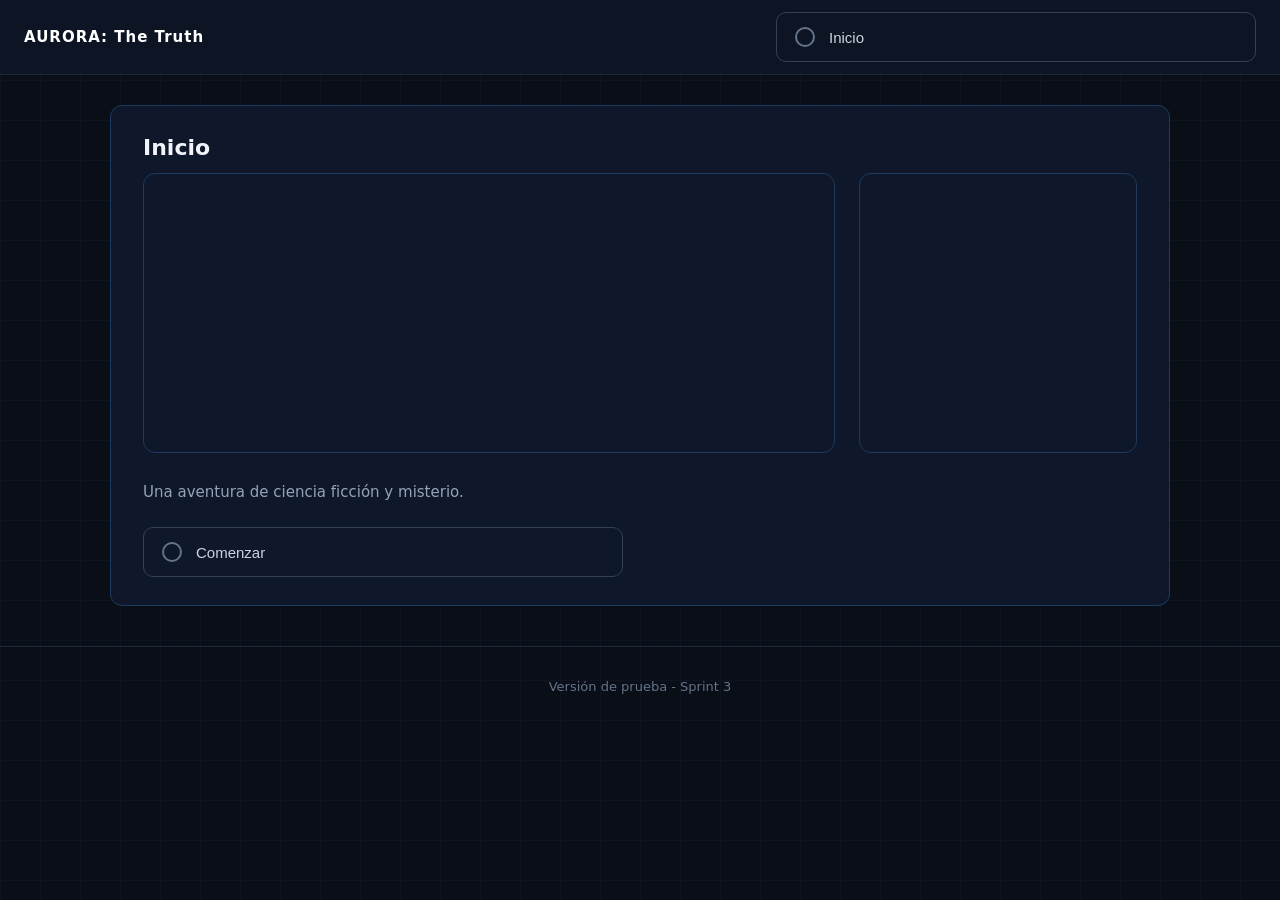
==== index.html @ 10e64cad "Iteracion 1 Sprint3 - Mejoras en CSS, aclaración de reparto, aclaración de pruebas, mejoras en anima" ====
<!DOCTYPE html>
<html lang="es">
<head>
  <meta charset="UTF-8">
  <meta name="viewport" content="width=device-width, initial-scale=1.0">
  <title>AURORA: The Truth</title>
  <link rel="stylesheet" href="css/style.css">
</head>
<body>
  <header>
    <h1>AURORA: The Truth</h1>
    <button id="boton-inicio">Inicio</button>
  </header>

  <main id="pantalla"></main>

  <footer>
    <p>Versión de prueba - Sprint 3</p>
  </footer>

  <script type="module" src="./js/app.js"></script>
</body>
</html>
---- css/style.css ----
/* ===== RESET Y BASE ===== */
* {
  box-sizing: border-box;
  margin: 0;
  padding: 0;
}

body {
  font-family: "Segoe UI", system-ui, -apple-system, sans-serif;
  background-color: #0a0e17;
  background-image: 
    linear-gradient(rgba(20, 30, 50, 0.4) 1px, transparent 1px),
    linear-gradient(90deg, rgba(20, 30, 50, 0.4) 1px, transparent 1px);
  background-size: 40px 40px;
  color: #e8f0ff;
  min-height: 100vh;
  line-height: 1.5;
}

/* ===== HEADER / NAV ===== */
header {
  background: #0d1525;
  border-bottom: 1px solid #1a2a40;
  padding: 12px 24px;
  display: flex;
  justify-content: space-between;
  align-items: center;
}

header h1,
.logo {
  font-size: 15px;
  font-weight: 600;
  letter-spacing: 1px;
  color: #ffffff;
}

header h1 span,
.logo span {
  color: #7dd3fc;
  font-weight: 400;
}

nav {
  display: flex;
  gap: 20px;
}

nav a,
nav button {
  background: none;
  border: none;
  color: #94a3b8;
  font-size: 13px;
  cursor: pointer;
  text-transform: uppercase;
  letter-spacing: 0.5px;
  transition: color 0.2s;
}

nav a:hover,
nav button:hover {
  color: #e2e8f0;
}

/* ===== CONTENEDOR PRINCIPAL ===== */
main {
  max-width: 1100px;
  margin: 30px auto;
  padding: 0 20px;
}

/* ===== LAYOUT DE ESCENA ===== */
.imagenes {
  display: flex;
  gap: 24px;
  margin-bottom: 28px;
  align-items: stretch;
}

.personaje {
  width: 28%;
  min-height: 280px;
  background: #0f172a;
  border: 1px solid #1e3a5f;
  border-radius: 12px;
  display: flex;
  align-items: center;
  justify-content: center;
  position: relative;
  overflow: hidden;
}

.escenario {
  flex: 1;
  min-height: 280px;
  background: #0f172a;
  border: 1px solid #1e3a5f;
  border-radius: 12px;
  display: flex;
  align-items: center;
  justify-content: center;
  position: relative;
}

/* ===== PANEL DE DECISIÓN ===== */
.decision,
section {
  background: #0f172a;
  border: 1px solid #1e3a5f;
  border-radius: 12px;
  padding: 28px 32px;
  margin-top: 8px;
}

.decision .etiqueta,
section .etiqueta {
  font-size: 11px;
  text-transform: uppercase;
  letter-spacing: 1.5px;
  color: #7dd3fc;
  margin-bottom: 12px;
  font-weight: 600;
}

.decision h2,
section h2 {
  font-size: 22px;
  font-weight: 600;
  color: #f1f5f9;
  margin-bottom: 10px;
  line-height: 1.3;
}

.decision p,
section p {
  color: #94a3b8;
  font-size: 15px;
  margin-bottom: 24px;
  max-width: 520px;
}

/* ===== BOTONES DE OPCIÓN ===== */
.opciones {
  display: flex;
  flex-direction: column;
  gap: 12px;
}

button,
.opcion {
  display: flex;
  align-items: center;
  gap: 14px;
  width: 100%;
  max-width: 480px;
  padding: 14px 18px;
  background: transparent;
  border: 1px solid #334155;
  border-radius: 10px;
  color: #cbd5e1;
  font-size: 15px;
  text-align: left;
  cursor: pointer;
  transition: all 0.2s ease;
  position: relative;
}

/* círculo indicador */
button::before,
.opcion::before {
  content: "";
  width: 16px;
  height: 16px;
  border-radius: 50%;
  border: 2px solid #64748b;
  flex-shrink: 0;
  transition: all 0.2s;
}

/* estado hover */
button:hover,
.opcion:hover {
  border-color: #38bdf8;
  background: rgba(56, 189, 248, 0.06);
  color: #f1f5f9;
}

button:hover::before,
.opcion:hover::before {
  border-color: #38bdf8;
}

/* estado seleccionado / activo */
button.selected,
.opcion.selected,
button:focus,
.opcion:focus {
  border-color: #a78bfa;
  background: rgba(167, 139, 250, 0.12);
  color: #f1f5f9;
  outline: none;
}

button.selected::before,
.opcion.selected::before,
button:focus::before,
.opcion:focus::before {
  border-color: #a78bfa;
  background: #a78bfa;
  box-shadow: 0 0 0 3px rgba(167, 139, 250, 0.25);
}

/* botón primario (Comenzar, Volver al inicio, etc.) */
button.primario {
  background: #22d3ee;
  border: none;
  color: #0f172a;
  font-weight: 600;
  justify-content: center;
  max-width: 220px;
  border-radius: 10px;
  padding: 13px 28px;
}

button.primario::before {
  display: none;
}

button.primario:hover {
  background: #67e8f9;
  box-shadow: 0 0 20px rgba(34, 211, 238, 0.35);
}

/* botón secundario / outline */
button.secundario {
  background: transparent;
  border: 1px solid #475569;
  color: #e2e8f0;
  justify-content: center;
  max-width: 180px;
}

button.secundario::before {
  display: none;
}

button.secundario:hover {
  border-color: #94a3b8;
  background: rgba(148, 163, 184, 0.08);
}

/* ===== FINALES ===== */
.final .etiqueta {
  color: #f87171;
}

.final h2 {
  font-size: 24px;
}

/* ===== FOOTER ===== */
footer {
  text-align: center;
  padding: 30px 20px;
  color: #64748b;
  font-size: 13px;
  border-top: 1px solid #1e293b;
  margin-top: 40px;
}

/* ===== ANIMACIÓN DE ENTRADA ===== */
section,
.decision {
  animation: aparecer 0.35s ease-out;
}

@keyframes aparecer {
  from {
    opacity: 0;
    transform: translateY(8px);
  }
  to {
    opacity: 1;
    transform: translateY(0);
  }
}

/* ===== RESPONSIVE ===== */
@media (max-width: 768px) {
  .imagenes {
    flex-direction: column;
  }

  .personaje,
  .escenario {
    width: 100%;
    min-height: 200px;
  }

  .decision,
  section {
    padding: 22px 18px;
  }

  button,
  .opcion {
    max-width: 100%;
  }
}

@media (max-width: 480px) {
  header {
    padding: 10px 16px;
  }

  .personaje,
  .escenario {
    min-height: 160px;
  }
}
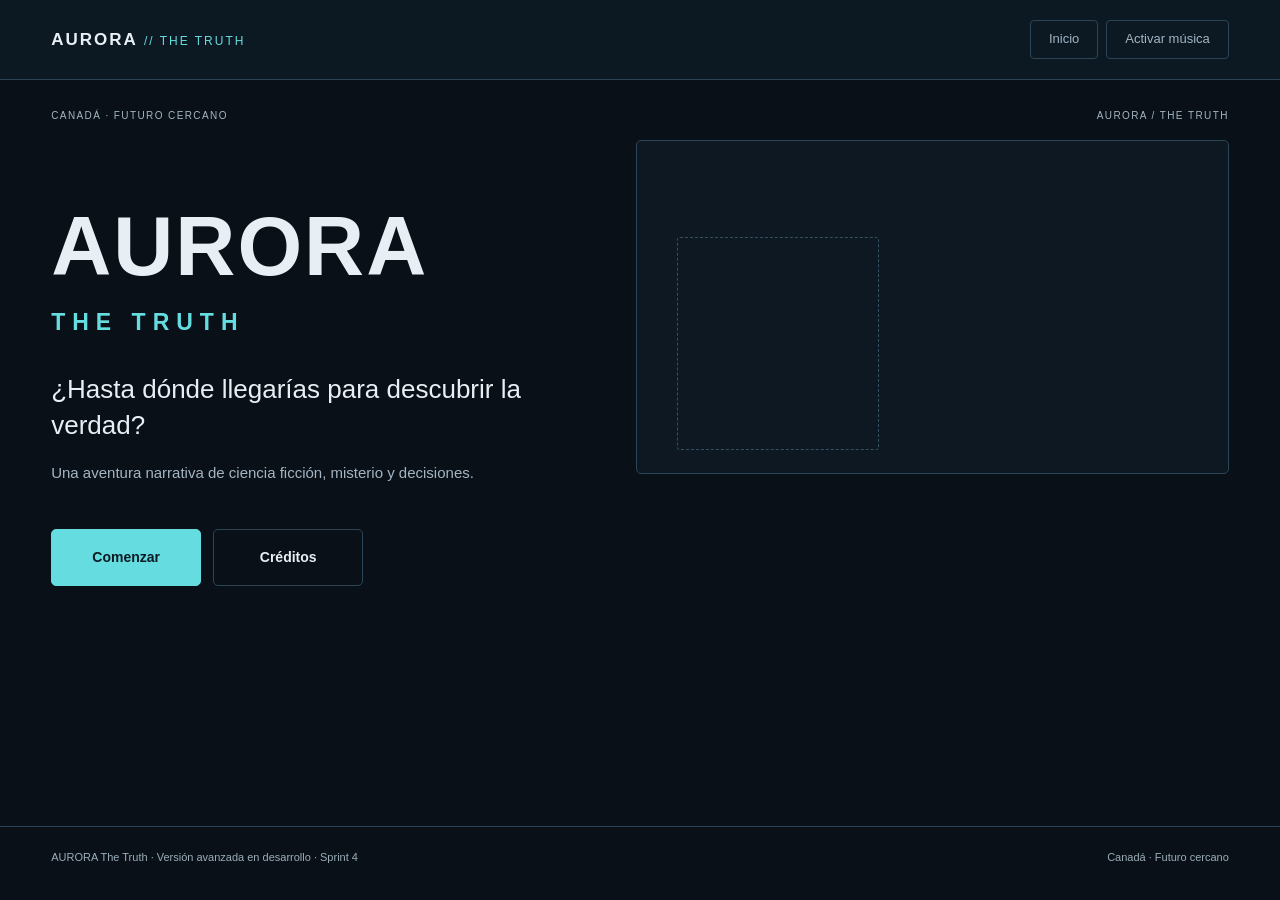
==== commit c36b3eac: "Sprint4 - Se completaron todos los nodos de desición y ya estan disponibles, mejoras en CSS, se suma" ====
--- a/index.html
+++ b/index.html
@@ -3,20 +3,29 @@
 <head>
   <meta charset="UTF-8">
   <meta name="viewport" content="width=device-width, initial-scale=1.0">
+  <meta name="theme-color" content="#0a1017">
   <title>AURORA: The Truth</title>
   <link rel="stylesheet" href="css/style.css">
 </head>
 <body>
-  <header>
-    <h1>AURORA: The Truth</h1>
-    <button id="boton-inicio">Inicio</button>
+  <header class="cabecera">
+    <h1>AURORA <span>// THE TRUTH</span></h1>
+    <nav aria-label="Menú del juego">
+      <button type="button" class="boton-menu" id="boton-inicio">Inicio</button>
+      <button type="button" class="boton-menu" id="boton-sonido" aria-pressed="false">Activar música</button>
+    </nav>
   </header>
 
   <main id="pantalla"></main>
 
   <footer>
-    <p>Versión de prueba - Sprint 3</p>
+    <p>AURORA The Truth · Versión avanzada en desarrollo · Sprint 4</p>
+    <p>Canadá · Futuro cercano</p>
   </footer>
+
+  <audio id="musica-fondo" loop preload="none">
+    <source src="./assets/sonido/The Lab - Sci-Fi Horror Ambient Music - Copyright and Royalty Free.mp3.mpeg" type="audio/mpeg">
+  </audio>
 
   <script type="module" src="./js/app.js"></script>
 </body>
--- a/css/style.css
+++ b/css/style.css
@@ -1,321 +1,444 @@
-/* ===== RESET Y BASE ===== */
+/* Base y colores de la interfaz. Los escenarios quedan reservados para imágenes. */
+:root {
+  --fondo: #0a1017;
+  --panel: #101c27;
+  --borde: #2c4556;
+  --texto: #e8eff4;
+  --secundario: #a3b5c3;
+  --acento: #65dce0;
+}
+
 * {
   box-sizing: border-box;
+}
+
+body {
   margin: 0;
-  padding: 0;
-}
-
-body {
-  font-family: "Segoe UI", system-ui, -apple-system, sans-serif;
-  background-color: #0a0e17;
-  background-image: 
-    linear-gradient(rgba(20, 30, 50, 0.4) 1px, transparent 1px),
-    linear-gradient(90deg, rgba(20, 30, 50, 0.4) 1px, transparent 1px);
-  background-size: 40px 40px;
-  color: #e8f0ff;
-  min-height: 100vh;
-  line-height: 1.5;
-}
-
-/* ===== HEADER / NAV ===== */
-header {
-  background: #0d1525;
-  border-bottom: 1px solid #1a2a40;
-  padding: 12px 24px;
+  color: var(--texto);
+  background-color: var(--fondo);
+  font-family: "Segoe UI", Arial, sans-serif;
+  line-height: 1.6;
+}
+
+button {
+  font: inherit;
+  cursor: pointer;
+}
+
+h1, h2, h3, p {
+  margin: 0;
+}
+
+.cabecera {
   display: flex;
   justify-content: space-between;
   align-items: center;
-}
-
-header h1,
-.logo {
+  gap: 20px;
+  padding: 20px 4%;
+  background-color: #0c1923;
+  border-bottom: 1px solid var(--borde);
+}
+
+.cabecera h1 {
+  font-size: 17px;
+  letter-spacing: 2px;
+}
+
+.cabecera h1 span {
+  color: var(--acento);
+  font-size: 12px;
+  font-weight: 400;
+}
+
+.boton-menu {
+  padding: 8px 18px;
+  border: 1px solid var(--borde);
+  border-radius: 4px;
+  background-color: transparent;
+  color: var(--secundario);
+  font-size: 13px;
+}
+
+main {
+  max-width: 1440px;
+  margin: 28px auto;
+  padding: 0 4%;
+  min-height: calc(100vh - 210px);
+}
+
+.tema-violeta {
+  --acento: #bd8afa;
+}
+
+.tema-azul {
+  --acento: #91aaff;
+}
+
+.tema-rojo {
+  --acento: #e18f9b;
+}
+
+.encabezado-escena {
+  display: flex;
+  justify-content: space-between;
+  gap: 16px;
+  margin-bottom: 16px;
+  color: var(--secundario);
+  font-size: 10px;
+  letter-spacing: 1.4px;
+  text-transform: uppercase;
+}
+
+.contenido-escena {
+  display: grid;
+  grid-template-columns: 1.2fr 1fr;
+  gap: 20px;
+  align-items: stretch;
+}
+
+/* El escenario mantiene 16:9 y muestra las imágenes completas. */
+.imagenes {
+  position: relative;
+  min-width: 0;
+  min-height: 0;
+  aspect-ratio: 16 / 9;
+  align-self: start;
+}
+
+.escenario {
+  position: absolute;
+  inset: 0;
+  background-color: #0d1822;
+  border: 1px solid var(--borde);
+  border-radius: 5px;
+  overflow: hidden;
+}
+
+.personaje {
+  position: absolute;
+  left: 7%;
+  bottom: 7%;
+  width: 34%;
+  height: 64%;
+  border: 1px dashed #345061;
+  border-radius: 3px;
+  overflow: hidden;
+}
+
+.escenario img,
+.personaje img,
+.personaje video {
+  display: block;
+  width: 100%;
+  height: 100%;
+  object-fit: contain;
+}
+
+.escenario img {
+  object-fit: contain;
+}
+
+.decision {
+  display: flex;
+  flex-direction: column;
+  min-width: 0;
+  padding: 34px;
+  background-color: var(--panel);
+  border: 1px solid var(--borde);
+  border-radius: 5px;
+}
+
+.etiqueta {
+  margin-bottom: 20px;
+  color: var(--acento);
+  font-size: 11px;
+  font-weight: 600;
+  letter-spacing: 2px;
+}
+
+.decision h2 {
+  margin-bottom: 22px;
+  font-size: 29px;
+  font-weight: 600;
+  line-height: 1.25;
+  overflow-wrap: anywhere;
+}
+
+#titulo-escena:focus {
+  outline: none;
+}
+
+#texto p {
+  margin-bottom: 18px;
+  color: var(--secundario);
   font-size: 15px;
-  font-weight: 600;
-  letter-spacing: 1px;
-  color: #ffffff;
-}
-
-header h1 span,
-.logo span {
-  color: #7dd3fc;
-  font-weight: 400;
-}
-
-nav {
-  display: flex;
-  gap: 20px;
-}
-
-nav a,
-nav button {
-  background: none;
-  border: none;
-  color: #94a3b8;
+}
+
+#consecuencia:empty {
+  display: none;
+}
+
+#consecuencia p {
+  margin-bottom: 20px;
+  padding-left: 13px;
+  border-left: 2px solid var(--acento);
+  color: var(--acento);
   font-size: 13px;
-  cursor: pointer;
-  text-transform: uppercase;
-  letter-spacing: 0.5px;
-  transition: color 0.2s;
-}
-
-nav a:hover,
-nav button:hover {
-  color: #e2e8f0;
-}
-
-/* ===== CONTENEDOR PRINCIPAL ===== */
-main {
-  max-width: 1100px;
-  margin: 30px auto;
-  padding: 0 20px;
-}
-
-/* ===== LAYOUT DE ESCENA ===== */
-.imagenes {
-  display: flex;
-  gap: 24px;
-  margin-bottom: 28px;
-  align-items: stretch;
-}
-
-.personaje {
-  width: 28%;
-  min-height: 280px;
-  background: #0f172a;
-  border: 1px solid #1e3a5f;
-  border-radius: 12px;
-  display: flex;
-  align-items: center;
-  justify-content: center;
-  position: relative;
-  overflow: hidden;
-}
-
-.escenario {
-  flex: 1;
-  min-height: 280px;
-  background: #0f172a;
-  border: 1px solid #1e3a5f;
-  border-radius: 12px;
-  display: flex;
-  align-items: center;
-  justify-content: center;
-  position: relative;
-}
-
-/* ===== PANEL DE DECISIÓN ===== */
-.decision,
-section {
-  background: #0f172a;
-  border: 1px solid #1e3a5f;
-  border-radius: 12px;
-  padding: 28px 32px;
-  margin-top: 8px;
-}
-
-.decision .etiqueta,
-section .etiqueta {
-  font-size: 11px;
-  text-transform: uppercase;
-  letter-spacing: 1.5px;
-  color: #7dd3fc;
-  margin-bottom: 12px;
-  font-weight: 600;
-}
-
-.decision h2,
-section h2 {
-  font-size: 22px;
-  font-weight: 600;
-  color: #f1f5f9;
-  margin-bottom: 10px;
-  line-height: 1.3;
-}
-
-.decision p,
-section p {
-  color: #94a3b8;
-  font-size: 15px;
-  margin-bottom: 24px;
-  max-width: 520px;
-}
-
-/* ===== BOTONES DE OPCIÓN ===== */
+}
+
 .opciones {
   display: flex;
   flex-direction: column;
   gap: 12px;
-}
-
-button,
-.opcion {
-  display: flex;
-  align-items: center;
-  gap: 14px;
+  margin-top: auto;
+  padding-top: 14px;
+}
+
+.opciones h3 {
+  margin-bottom: 8px;
+  font-size: 19px;
+  line-height: 1.4;
+}
+
+.opcion, .primario {
   width: 100%;
-  max-width: 480px;
-  padding: 14px 18px;
-  background: transparent;
-  border: 1px solid #334155;
-  border-radius: 10px;
-  color: #cbd5e1;
-  font-size: 15px;
+  padding: 17px 18px;
+  border: 1px solid var(--borde);
+  border-radius: 5px;
+  color: var(--texto);
+  background-color: #12232f;
   text-align: left;
-  cursor: pointer;
-  transition: all 0.2s ease;
-  position: relative;
-}
-
-/* círculo indicador */
-button::before,
+  font-size: 14px;
+  line-height: 1.5;
+  transition: background-color 0.2s, border-color 0.2s;
+}
+
 .opcion::before {
   content: "";
-  width: 16px;
-  height: 16px;
+  display: inline-block;
+  width: 12px;
+  height: 12px;
+  margin-right: 12px;
+  border: 1px solid var(--acento);
   border-radius: 50%;
-  border: 2px solid #64748b;
-  flex-shrink: 0;
-  transition: all 0.2s;
-}
-
-/* estado hover */
-button:hover,
+  vertical-align: middle;
+}
+
 .opcion:hover {
-  border-color: #38bdf8;
-  background: rgba(56, 189, 248, 0.06);
-  color: #f1f5f9;
-}
-
-button:hover::before,
+  border-color: var(--acento);
+  background-color: #1c3442;
+}
+
 .opcion:hover::before {
-  border-color: #38bdf8;
-}
-
-/* estado seleccionado / activo */
-button.selected,
-.opcion.selected,
-button:focus,
-.opcion:focus {
-  border-color: #a78bfa;
-  background: rgba(167, 139, 250, 0.12);
-  color: #f1f5f9;
-  outline: none;
-}
-
-button.selected::before,
-.opcion.selected::before,
-button:focus::before,
-.opcion:focus::before {
-  border-color: #a78bfa;
-  background: #a78bfa;
-  box-shadow: 0 0 0 3px rgba(167, 139, 250, 0.25);
-}
-
-/* botón primario (Comenzar, Volver al inicio, etc.) */
-button.primario {
-  background: #22d3ee;
+  background-color: var(--acento);
+}
+
+.primario {
+  background-color: var(--acento);
+  border-color: var(--acento);
+  color: #0c1a23;
+  font-weight: 600;
+  text-align: center;
+}
+
+.primario:hover {
+  background-color: var(--texto);
+}
+
+.boton-menu:hover {
+  color: var(--texto);
+  border-color: var(--acento);
+}
+
+button:focus-visible {
+  outline: 2px solid var(--acento);
+  outline-offset: 4px;
+}
+
+button:active {
+  transform: translateY(1px);
+}
+
+/* Inicio: título a la izquierda y espacio para la ilustración a la derecha. */
+.vista-inicio .contenido-escena {
+  grid-template-columns: 1fr 1.1fr;
+  gap: 45px;
+}
+
+.vista-inicio .decision {
+  order: -1;
+  padding: 55px 0;
   border: none;
-  color: #0f172a;
+  background-color: transparent;
+}
+
+.vista-inicio h2 {
+  order: 1;
+  margin-bottom: 5px;
+  font-size: clamp(46px, 6.5vw, 86px);
   font-weight: 600;
-  justify-content: center;
-  max-width: 220px;
-  border-radius: 10px;
-  padding: 13px 28px;
-}
-
-button.primario::before {
+  letter-spacing: 2px;
+}
+
+.vista-inicio .etiqueta {
+  order: 2;
+  margin-bottom: 30px;
+  font-size: 23px;
+  letter-spacing: 7px;
+}
+
+.vista-inicio #texto {
+  order: 3;
+}
+
+.vista-inicio #texto p:first-child {
+  color: var(--texto);
+  font-size: 26px;
+  line-height: 1.4;
+}
+
+.vista-inicio .opciones {
+  order: 4;
+  flex-direction: row;
+  flex-wrap: wrap;
+  margin-top: 12px;
+}
+
+.vista-inicio .primario {
+  width: auto;
+  min-width: 150px;
+}
+
+#creditos, #reiniciar {
+  color: var(--texto);
+  background-color: transparent;
+  border-color: var(--borde);
+}
+
+#creditos:hover, #reiniciar:hover {
+  border-color: var(--acento);
+  background-color: #20303e;
+}
+
+.vista-creditos .contenido-escena {
+  display: block;
+  max-width: 650px;
+  margin: auto;
+}
+
+.vista-creditos .imagenes {
   display: none;
 }
 
-button.primario:hover {
-  background: #67e8f9;
-  box-shadow: 0 0 20px rgba(34, 211, 238, 0.35);
-}
-
-/* botón secundario / outline */
-button.secundario {
-  background: transparent;
-  border: 1px solid #475569;
-  color: #e2e8f0;
-  justify-content: center;
-  max-width: 180px;
-}
-
-button.secundario::before {
-  display: none;
-}
-
-button.secundario:hover {
-  border-color: #94a3b8;
-  background: rgba(148, 163, 184, 0.08);
-}
-
-/* ===== FINALES ===== */
-.final .etiqueta {
-  color: #f87171;
-}
-
-.final h2 {
-  font-size: 24px;
-}
-
-/* ===== FOOTER ===== */
 footer {
-  text-align: center;
-  padding: 30px 20px;
-  color: #64748b;
-  font-size: 13px;
-  border-top: 1px solid #1e293b;
-  margin-top: 40px;
-}
-
-/* ===== ANIMACIÓN DE ENTRADA ===== */
-section,
-.decision {
-  animation: aparecer 0.35s ease-out;
+  display: flex;
+  justify-content: space-between;
+  gap: 15px;
+  padding: 22px 4%;
+  color: #9aaeba;
+  border-top: 1px solid var(--borde);
+  font-size: 11px;
+}
+
+/* Los dos efectos de interfaz se conservan: hover/foco y aparición de pantalla. */
+.vista {
+  animation: aparecer 0.3s ease-out;
 }
 
 @keyframes aparecer {
-  from {
-    opacity: 0;
-    transform: translateY(8px);
-  }
-  to {
-    opacity: 1;
-    transform: translateY(0);
-  }
-}
-
-/* ===== RESPONSIVE ===== */
-@media (max-width: 768px) {
-  .imagenes {
+  from { opacity: 0; }
+  to { opacity: 1; }
+}
+
+@media (max-width: 900px) {
+  .contenido-escena, .vista-inicio .contenido-escena {
+    grid-template-columns: 1fr;
+    gap: 18px;
+  }
+
+  .decision {
+    padding: 26px;
+  }
+
+  .vista-inicio .decision {
+    padding: 25px 0;
+  }
+
+  .vista-inicio h2 {
+    font-size: 68px;
+  }
+}
+
+@media (max-width: 480px) {
+  .cabecera {
+    padding: 16px;
+    gap: 10px;
+  }
+
+  .cabecera h1 {
+    font-size: 13px;
+    letter-spacing: 1px;
+  }
+
+  .cabecera h1 span {
+    display: block;
+    margin-top: 3px;
+    font-size: 9px;
+  }
+
+  .encabezado-escena p:last-child {
+    display: none;
+  }
+
+  .decision {
+    padding: 24px 20px;
+  }
+
+  .decision h2 {
+    font-size: 25px;
+  }
+
+  .vista-inicio h2 {
+    font-size: clamp(43px, 14vw, 62px);
+  }
+
+  .vista-inicio .etiqueta {
+    font-size: 18px;
+  }
+
+  .vista-inicio #texto p:first-child {
+    font-size: 23px;
+  }
+
+  .vista-inicio .primario {
+    flex: 1;
+    min-width: 120px;
+  }
+
+  footer {
     flex-direction: column;
   }
-
-  .personaje,
-  .escenario {
-    width: 100%;
-    min-height: 200px;
-  }
-
-  .decision,
-  section {
-    padding: 22px 18px;
-  }
-
-  button,
-  .opcion {
-    max-width: 100%;
-  }
+}
+
+@media (prefers-reduced-motion: reduce) {
+  .vista {
+    animation: none;
+  }
+
+  button {
+    transition: none;
+  }
+}
+
+/* Controles permanentes de inicio y música de fondo. */
+.cabecera nav {
+  display: flex;
+  gap: 8px;
 }
 
 @media (max-width: 480px) {
-  header {
-    padding: 10px 16px;
-  }
-
-  .personaje,
-  .escenario {
-    min-height: 160px;
-  }
-}+  .boton-menu {
+    padding: 8px 10px;
+    font-size: 11px;
+  }
+}
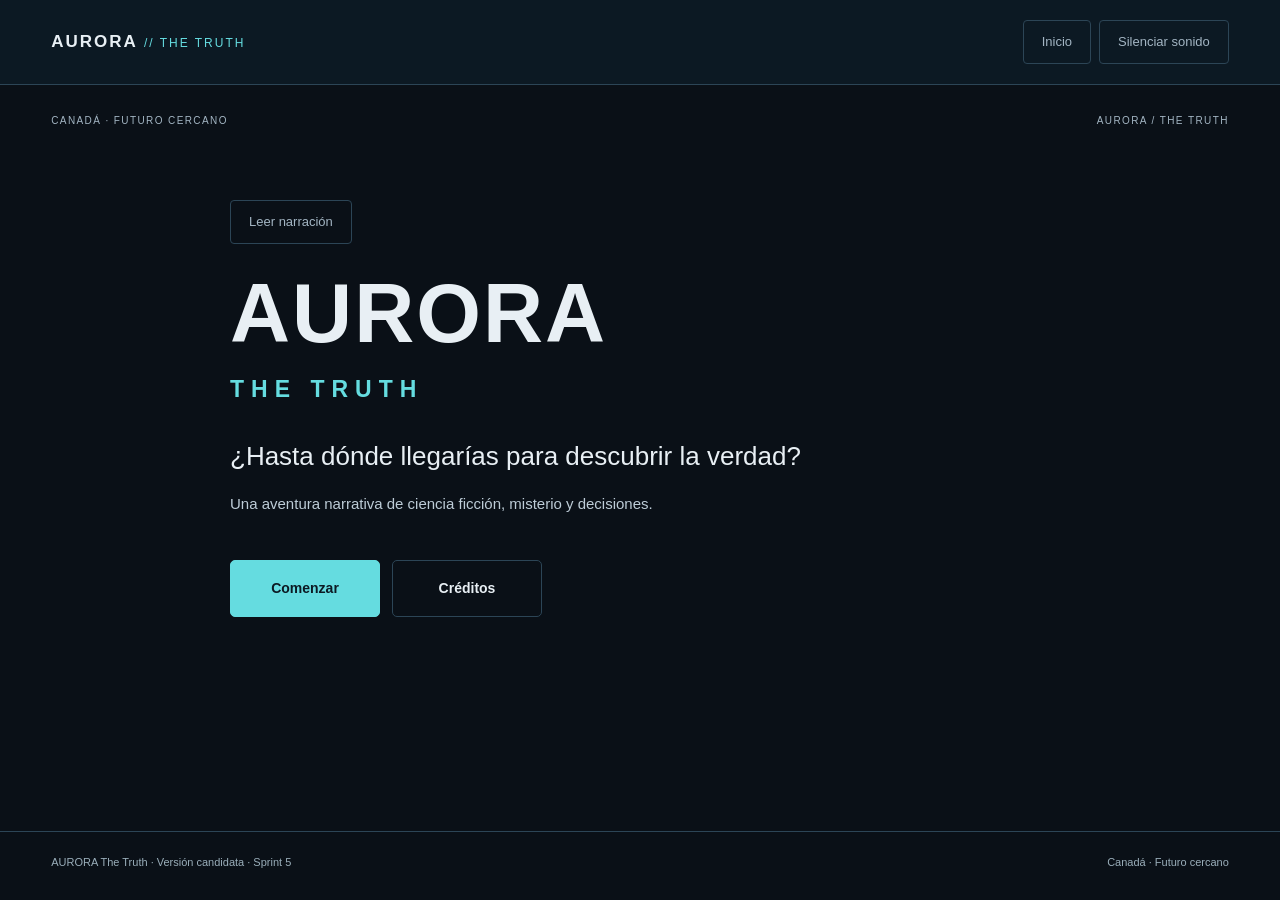
==== commit aff44144: "Sprint 5 - 1ra versión jugable (prueba pages)" ====
--- a/index.html
+++ b/index.html
@@ -12,21 +12,18 @@
     <h1>AURORA <span>// THE TRUTH</span></h1>
     <nav aria-label="Menú del juego">
       <button type="button" class="boton-menu" id="boton-inicio">Inicio</button>
-      <button type="button" class="boton-menu" id="boton-sonido" aria-pressed="false">Activar música</button>
+      <button type="button" class="boton-menu" id="boton-sonido" aria-pressed="true">Silenciar sonido</button>
     </nav>
   </header>
 
   <main id="pantalla"></main>
 
   <footer>
-    <p>AURORA The Truth · Versión avanzada en desarrollo · Sprint 4</p>
+    <p>AURORA The Truth · Versión candidata · Sprint 5</p>
     <p>Canadá · Futuro cercano</p>
   </footer>
 
-  <audio id="musica-fondo" loop preload="none">
-    <source src="./assets/sonido/The Lab - Sci-Fi Horror Ambient Music - Copyright and Royalty Free.mp3.mpeg" type="audio/mpeg">
-  </audio>
-
+  <noscript>Para jugar a AURORA, activá JavaScript en tu navegador.</noscript>
   <script type="module" src="./js/app.js"></script>
 </body>
 </html>
--- a/css/style.css
+++ b/css/style.css
@@ -1,4 +1,4 @@
-/* Base y colores de la interfaz. Los escenarios quedan reservados para imágenes. */
+/* Identidad visual y composición de AURORA. */
 :root {
   --fondo: #0a1017;
   --panel: #101c27;
@@ -116,18 +116,22 @@
 
 .personaje {
   position: absolute;
-  left: 7%;
-  bottom: 7%;
-  width: 34%;
-  height: 64%;
-  border: 1px dashed #345061;
-  border-radius: 3px;
-  overflow: hidden;
+  bottom: 0;
+  left: 5%;
+  width: 40%;
+  height: 95%;
+  pointer-events: none;
+}
+
+.personaje.empleado {
+  left: auto;
+  right: 8%;
 }
 
 .escenario img,
 .personaje img,
-.personaje video {
+.personaje video,
+.escenario video {
   display: block;
   width: 100%;
   height: 100%;
@@ -259,7 +263,7 @@
   transform: translateY(1px);
 }
 
-/* Inicio: título a la izquierda y espacio para la ilustración a la derecha. */
+/* El inicio conserva su composición tipográfica, sin cuadros de recursos vacíos. */
 .vista-inicio .contenido-escena {
   grid-template-columns: 1fr 1.1fr;
   gap: 45px;
@@ -442,3 +446,69 @@
     font-size: 11px;
   }
 }
+
+/* Solo la cinemática inicial conserva un espacio pendiente. */
+[hidden] {
+  display: none !important;
+}
+
+.contenido-escena.sin-recursos,
+.vista-inicio .contenido-escena.sin-recursos {
+  grid-template-columns: 1fr;
+  max-width: 820px;
+  margin-inline: auto;
+}
+
+.cinematica-pendiente {
+  height: 100%;
+  display: flex;
+  flex-direction: column;
+  justify-content: center;
+  gap: 10px;
+  padding: 24px;
+  text-align: center;
+  color: var(--secundario);
+  background: radial-gradient(ellipse at center, #193342, #0d1822);
+}
+
+.controles-narracion {
+  margin: 0 0 18px;
+}
+
+#estado-audio {
+  margin-top: 8px;
+  font-size: 12px;
+  color: var(--secundario);
+}
+
+#estado-audio:empty {
+  display: none;
+}
+
+.cabecera nav {
+  flex-wrap: wrap;
+  justify-content: flex-end;
+}
+
+.boton-menu {
+  min-height: 44px;
+}
+
+#texto p {
+  color: #bdccd7;
+}
+
+@media (max-width: 480px) {
+  main {
+    padding-inline: 16px;
+    margin-top: 18px;
+  }
+
+  .cabecera h1 {
+    flex-shrink: 0;
+  }
+
+  .cabecera nav {
+    gap: 4px;
+  }
+}
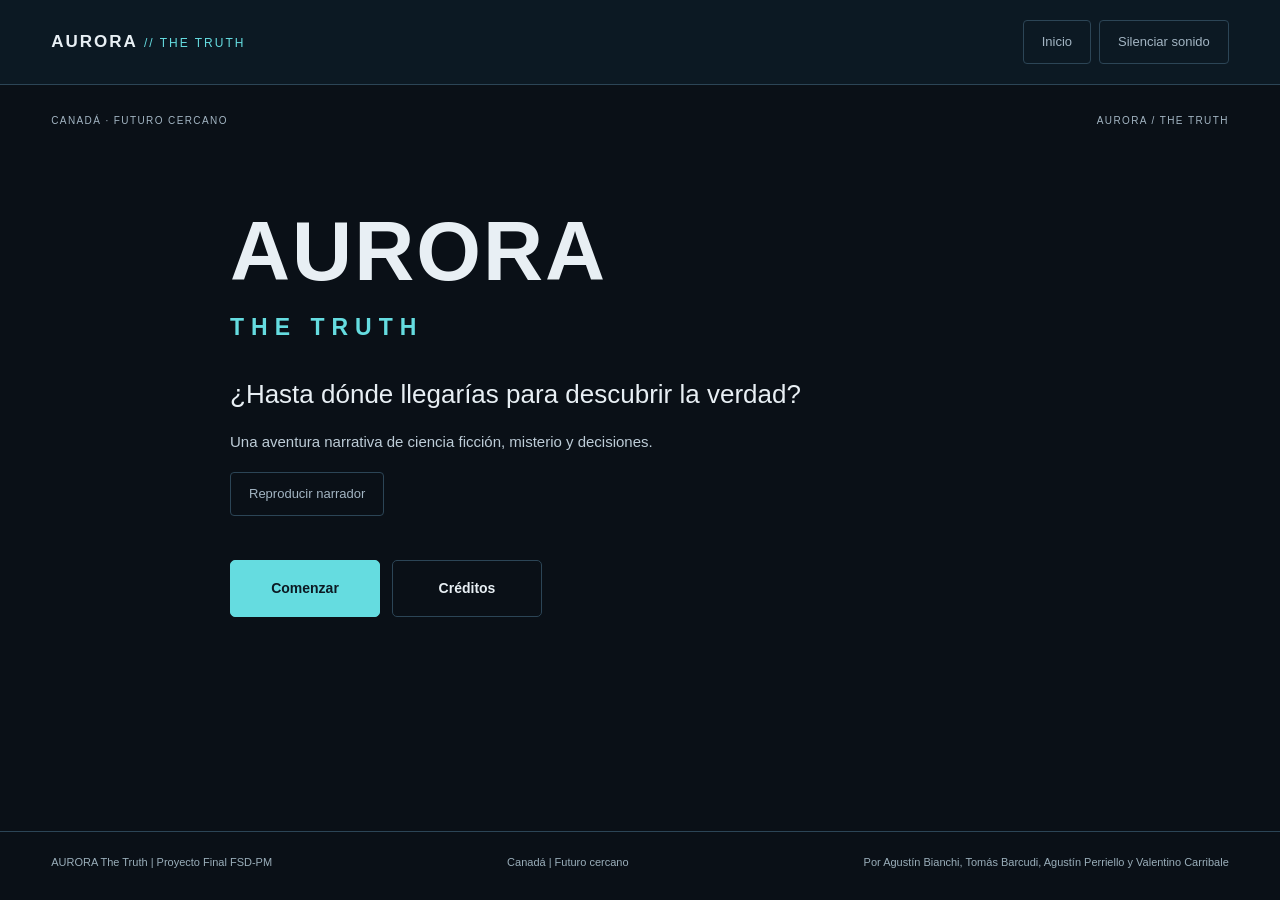
==== commit fbc7706b: "Sprint 5 - Iteración 2, profundidad narrativa, narrador-voz Annie y recomendaciones externas" ====
--- a/index.html
+++ b/index.html
@@ -4,7 +4,7 @@
   <meta charset="UTF-8">
   <meta name="viewport" content="width=device-width, initial-scale=1.0">
   <meta name="theme-color" content="#0a1017">
-  <title>AURORA: The Truth</title>
+  <title>AURORA: The Truth · Narración: elevenlabs.io</title>
   <link rel="stylesheet" href="css/style.css">
 </head>
 <body>
@@ -19,11 +19,12 @@
   <main id="pantalla"></main>
 
   <footer>
-    <p>AURORA The Truth · Versión candidata · Sprint 5</p>
-    <p>Canadá · Futuro cercano</p>
+    <p>AURORA The Truth | Proyecto Final FSD-PM</p>
+    <p>Canadá | Futuro cercano</p>
+    <p>Por Agustín Bianchi, Tomás Barcudi, Agustín Perriello y Valentino Carribale</p>
   </footer>
 
   <noscript>Para jugar a AURORA, activá JavaScript en tu navegador.</noscript>
   <script type="module" src="./js/app.js"></script>
 </body>
-</html>
+</html>
--- a/css/style.css
+++ b/css/style.css
@@ -512,3 +512,65 @@
     gap: 4px;
   }
 }
+
+/* La voz interior se integra al panel narrativo y conserva el flujo de lectura. */
+.voz-interior {
+  margin: 6px 0 24px;
+  padding: 20px;
+  border-left: 2px solid var(--acento);
+  background-color: #0c1822;
+  overflow-wrap: anywhere;
+}
+
+.voz-interior .etiqueta {
+  margin-bottom: 8px;
+  font-size: 10px;
+}
+
+.voz-interior h3 {
+  margin-bottom: 8px;
+  font-size: 17px;
+  line-height: 1.4;
+}
+
+.emocion-annie {
+  margin-bottom: 14px;
+  color: var(--acento);
+  font-size: 12px;
+}
+
+#pensamiento-annie {
+  margin-bottom: 18px;
+  color: var(--texto);
+  font-size: 15px;
+  line-height: 1.8;
+}
+
+.estado-voz {
+  margin-top: 8px;
+  color: var(--secundario);
+  font-size: 12px;
+}
+
+.estado-voz:empty { display: none; }
+button:disabled { cursor: default; opacity: 0.6; }
+.vista-inicio .controles-narracion { order: 4; }
+.vista-inicio .opciones { order: 5; }
+
+.vista-tiempo .contenido-escena {
+  display: block;
+  max-width: 820px;
+  margin-inline: auto;
+}
+
+.vista-tiempo .imagenes { display: none; }
+.vista-tiempo .decision { padding: clamp(28px, 6vw, 64px); }
+.vista-tiempo h2 { font-size: clamp(30px, 5vw, 48px); }
+.vista-tiempo .etiqueta { letter-spacing: 3px; }
+
+@media (max-width: 480px) {
+  .voz-interior { padding: 16px; }
+  #pensamiento-annie { font-size: 14px; }
+}
+
+.momento-historia { margin-bottom: 14px; color: var(--secundario); font-size: 12px; }
